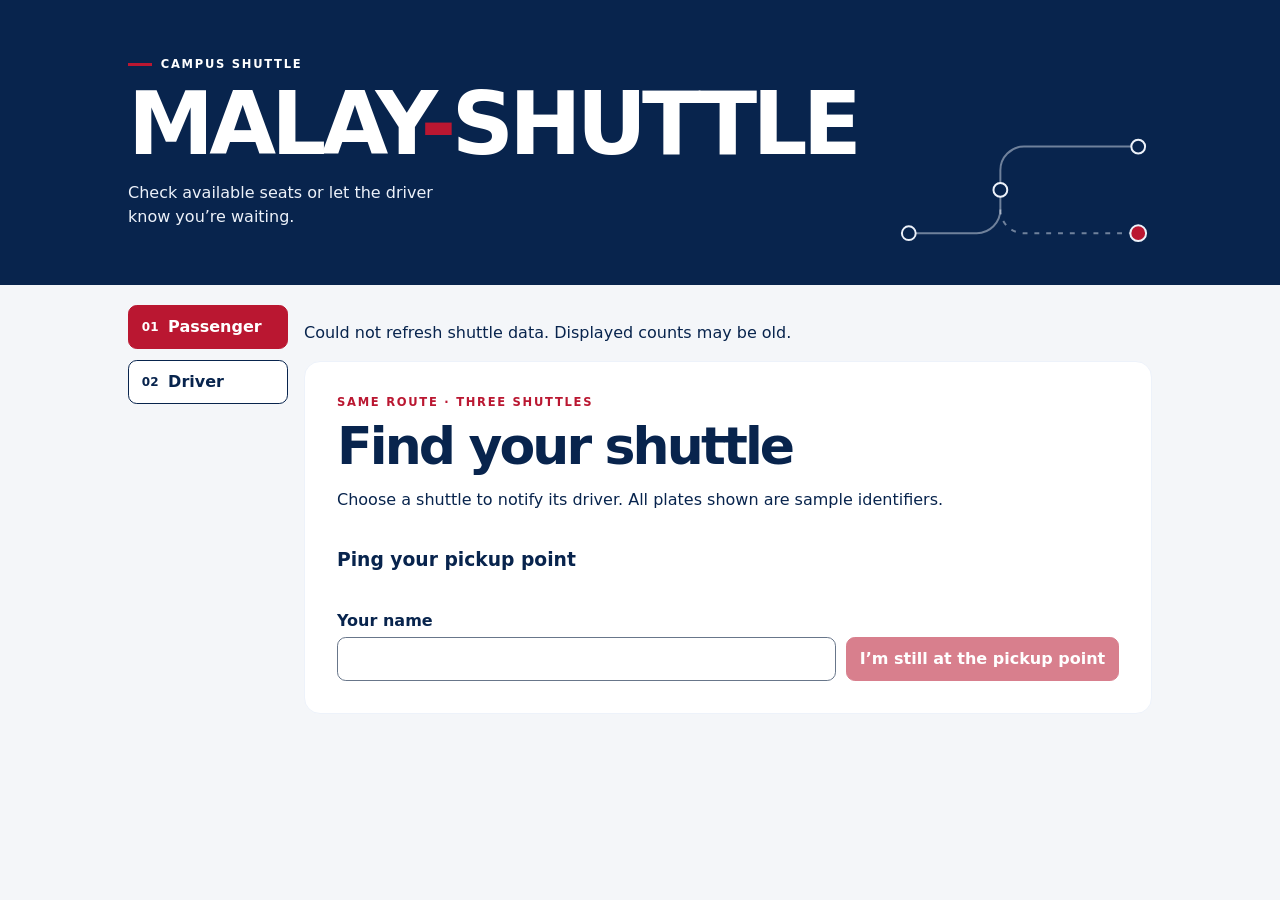
==== public/index.html @ 613e6570 "overhaul" ====
<!doctype html>
<html lang="en">
<head>
  <meta charset="utf-8">
  <meta name="viewport" content="width=device-width, initial-scale=1">
  <title>MALAY-SHUTTLE</title>
  <link rel="stylesheet" href="style.css">
  <script src="script.js" defer></script>
</head>
<body>
  <header class="masthead">
    <div class="masthead-inner">
      <p class="eyebrow masthead-label">Campus shuttle</p>
      <h1>MALAY<span>-</span>SHUTTLE</h1>
      <p class="masthead-copy">Check available seats or let the driver know you’re waiting.</p>
      <svg class="route-art" viewBox="0 0 260 145" fill="none" aria-hidden="true">
        <path class="route-line" d="M13 116h69a24 24 0 0 0 24-24V52a24 24 0 0 1 24-24h116"/>
        <path class="route-line route-branch" d="M106 92a24 24 0 0 0 24 24h116"/>
        <circle cx="13" cy="116" r="7"/>
        <circle cx="106" cy="72" r="7"/>
        <circle cx="246" cy="28" r="7"/>
        <circle class="route-end" cx="246" cy="116" r="8"/>
      </svg>
    </div>
  </header>
  <main class="workspace">
    <nav class="view-nav" aria-label="App panels">
      <button type="button" data-view="passenger" aria-controls="passenger" aria-pressed="true"><span aria-hidden="true">01</span> Passenger</button>
      <button type="button" data-view="driver-panel" aria-controls="driver-panel" aria-pressed="false"><span aria-hidden="true">02</span> Driver</button>
    </nav>
    <div class="panel-area">
      <div id="pickup-replies" role="status"></div>
      <p id="reply-connection" role="status"></p>
      <p id="connection" role="status"></p>
      <section id="passenger" aria-labelledby="passenger-heading">
        <p class="eyebrow section-label">Same route · Three shuttles</p>
        <h2 id="passenger-heading">Find your shuttle</h2>
        <p>Choose a shuttle to notify its driver. All plates shown are sample identifiers.</p>
        <div id="fleet" class="fleet" aria-label="Shuttles"></div>
        <h3>Ping your pickup point</h3>
        <p id="ping-target"></p>
        <nav id="stops" aria-label="Pickup locations"></nav>
        <form id="ping-form">
          <label>Your name <input id="name" autocomplete="name" maxlength="60" required></label>
          <button id="ping-button" disabled>I’m still at the pickup point</button>
        </form>
        <p id="ping-message" role="status"></p>
      </section>
      <section id="driver-panel" aria-labelledby="driver-heading" hidden>
        <p class="eyebrow section-label">Shuttle management</p>
        <h2 id="driver-heading">Driver panel</h2>
        <label>Manage shuttle <select id="driver-shuttle"></select></label>
        <p id="driver-plate"></p>
        <div class="counts">
          <p><strong id="taken">—</strong> Seats taken</p>
          <p><strong id="available">—</strong> Seats available</p>
        </div>
        <p id="seat-updated">Seat count last updated: —</p>
        <p id="trip-status" role="status"></p>
        <details id="driver">
          <summary>Driver controls</summary>
          <form id="unlock-form">
            <label>Code for this shuttle <input id="code" type="password" required autocomplete="off"></label>
            <button>Unlock shuttle</button>
            <button id="takeover" type="button">Take over</button>
            <button id="release" type="button">Release control</button>
          </form>
          <form id="seat-form">
            <label>Seats taken <input id="seat-input" type="number" min="0" max="15" step="1" required></label>
            <button>Update seats</button>
            <button id="start-trip" type="button">Start trip</button>
            <button id="seat-plus" type="button">Boarded +1</button>
            <button id="seat-minus" type="button">Left −1</button>
            <button id="end-trip" type="button">End trip</button>
          </form>
          <p id="driver-message" role="status"></p>
          <h3>Pickup alerts <span id="alert-count"></span></h3>
          <p id="alert-message" role="status">Enter the driver code to see waiting passengers.</p>
          <ul id="alerts"></ul>
          <h3>Recent actions</h3>
          <ol id="history"></ol>
          <p>Update controls only while the shuttle is safely stopped.</p>
        </details>
      </section>
    </div>
  </main>
</body>
</html>
---- public/style.css ----
:root {
  --navy: #08244d;
  --red: #ba1731;
  --page: #f4f6f9;
  --panel: #edf2fa;
  --muted: #68768a;
  --white: #fff;
}

* { box-sizing: border-box; }

body {
  margin: 0;
  background: var(--page);
  color: var(--navy);
  font: 1rem/1.5 system-ui, sans-serif;
}

.masthead { background: var(--navy); color: var(--white); }

.masthead-inner, main {
  width: min(100% - 2rem, 64rem);
  margin-inline: auto;
}

.masthead-inner {
  position: relative;
  isolation: isolate;
  padding-block: clamp(1.5rem, 5vw, 3.5rem);
}

.eyebrow {
  margin: 0 0 .5rem;
  font-size: .72rem;
  font-weight: 750;
  letter-spacing: .15em;
  text-transform: uppercase;
}

.masthead-label { display: flex; align-items: center; gap: .55rem; }

.masthead-label::before {
  content: "";
  width: 1.5rem;
  height: .2rem;
  background: var(--red);
}

h1, h2 { margin: 0; line-height: 1; letter-spacing: -.055em; }

h1 { font-size: clamp(1.9rem, 7vw, 5.4rem); }
h1 span { color: var(--red); }
.masthead-copy { margin: .85rem 0 0; max-width: 34ch; color: var(--panel); }

.route-art {
  position: absolute;
  z-index: -1;
  inset: auto 0 1.5rem auto;
  width: clamp(7rem, 20vw, 16rem);
  color: var(--panel);
}

.route-line { stroke: currentColor; stroke-width: 2; opacity: .45; }
.route-branch { stroke-dasharray: 5 7; }
.route-art circle { fill: var(--navy); stroke: currentColor; stroke-width: 2; }
.route-art .route-end { fill: var(--red); }

main { margin-block: 1.25rem 2.5rem; }

nav, form { display: flex; flex-wrap: wrap; gap: .65rem; }

.view-nav {
  display: grid;
  grid-template-columns: repeat(2, minmax(0, 1fr));
  border-bottom: 1px solid var(--panel);
  padding-bottom: .75rem;
}

.view-nav button {
  display: flex;
  align-items: center;
  gap: .6rem;
  justify-content: flex-start;
  text-align: left;
}

.view-nav span { font-size: .75rem; font-variant-numeric: tabular-nums; }

section {
  margin-top: .75rem;
  padding: clamp(1rem, 3vw, 2rem);
  background: var(--white);
  border: 1px solid var(--panel);
  border-radius: 1rem;
}

.section-label { color: var(--red); }
h2 { margin-bottom: 1rem; font-size: clamp(1.85rem, 4.5vw, 3.25rem); }

.counts {
  display: grid;
  grid-template-columns: repeat(2, minmax(0, 1fr));
  gap: clamp(.45rem, 2vw, 1rem);
}

.counts p {
  margin: 0;
  padding: clamp(.7rem, 2.5vw, 1.4rem);
  background: var(--panel);
  border-radius: .7rem;
  font-weight: 650;
}

.counts p:last-child { background: var(--navy); color: var(--white); }

.counts strong {
  display: block;
  margin-bottom: .3rem;
  font-size: clamp(2.8rem, 8vw, 5.25rem);
  font-weight: 750;
  font-variant-numeric: tabular-nums;
  letter-spacing: -.06em;
  line-height: 1;
}

#seat-updated { margin: .65rem 0 1rem; font-size: .85rem; }
[role="status"]:empty { margin: 0; }

button, input, select {
  min-height: 2.75rem;
  border: 1px solid var(--muted);
  border-radius: .55rem;
  padding: .55rem .8rem;
  font: inherit;
}

button {
  background: var(--navy);
  border-color: var(--navy);
  color: var(--white);
  font-weight: 650;
  cursor: pointer;
}

button[aria-pressed="false"], #end-trip { background: var(--white); color: var(--navy); }
button[aria-pressed="true"], #ping-button { background: var(--red); border-color: var(--red); }
button:hover:not(:disabled) { text-decoration: underline; text-underline-offset: .2em; }
button:disabled { opacity: .55; cursor: default; }

:where(button, input, select, summary):focus-visible {
  outline: 2px solid var(--red);
  outline-offset: 3px;
}

form { align-items: end; margin-top: 1rem; }
label { display: grid; gap: .25rem; min-width: 0; font-weight: 650; }
input, select { width: 100%; color: inherit; background: var(--white); }
#seat-input { max-width: 8rem; }

details {
  border: 1px solid var(--panel);
  border-radius: .7rem;
  padding: .65rem .85rem;
}

summary { padding-block: .25rem; cursor: pointer; font-weight: 750; }
li { margin-block: .5rem; overflow-wrap: anywhere; }
li button { margin-inline-start: .5rem; }

#pickup-replies p {
  margin: .75rem 0 0;
  padding: .75rem 1rem;
  border-inline-start: .25rem solid var(--red);
  background: var(--white);
}

#stops {
  display: grid;
  grid-template-columns: repeat(2, minmax(0, 1fr));
}

#stops button { text-align: left; }
#ping-form label { flex: 1 1 13rem; }

.workspace { display: grid; grid-template-columns: 10rem minmax(0, 1fr); gap: 1rem; align-items: start; }
.panel-area { min-width: 0; }
.workspace .view-nav { grid-template-columns: 1fr; border: 0; position: sticky; top: 1rem; }
.panel-area section { margin-top: 0; }
.fleet { display: grid; grid-template-columns: repeat(3, minmax(0, 1fr)); gap: .65rem; }
.shuttle-card { display: grid; gap: .4rem; text-align: left; min-width: 0; padding: 1rem .75rem; }
.shuttle-card span, .shuttle-card small { font-size: .75rem; font-weight: 500; }
.shuttle-card strong { font-size: 1.1rem; }
.shuttle-card b { font-size: 1.3rem; }
.shuttle-card[aria-pressed="true"] { background: var(--navy); border-color: var(--red); box-shadow: inset 0 3px var(--red); }
#driver-shuttle { max-width: 22rem; }

@media (max-width: 48rem) {
  .workspace { grid-template-columns: 1fr; }
  .workspace .view-nav { grid-template-columns: repeat(2, minmax(0, 1fr)); position: static; }
}

@media (max-width: 36rem) {
  .fleet { grid-template-columns: 1fr; }
}

@media (prefers-reduced-motion: no-preference) {
  .masthead h1, .masthead-copy { animation: enter .36s ease-out both; }
  .masthead-copy { animation-delay: .07s; }
  .route-art { animation: enter .45s .1s ease-out both; }
  .panel-area > section:not([hidden]) { animation: enter .24s ease-out both; }
  #driver[open] > :not(summary) { animation: enter .24s ease-out both; }
  button { transition: background-color .16s ease, border-color .16s ease, translate .16s ease; }
  button:active:not(:disabled) { translate: 0 1px; }
}

@media (hover: hover) and (prefers-reduced-motion: no-preference) {
  button:hover:not(:disabled):not(:active) { translate: 0 -1px; }
}

@keyframes enter {
  from { opacity: 0; transform: translateY(5px); }
  to { opacity: 1; transform: translateY(0); }
}

@media (max-width: 36rem) {
  .route-art { display: none; }
}

@media (max-width: 26rem) {
  .view-nav span { display: none; }
  #stops { grid-template-columns: 1fr; }
  #ping-form button { width: 100%; }
}
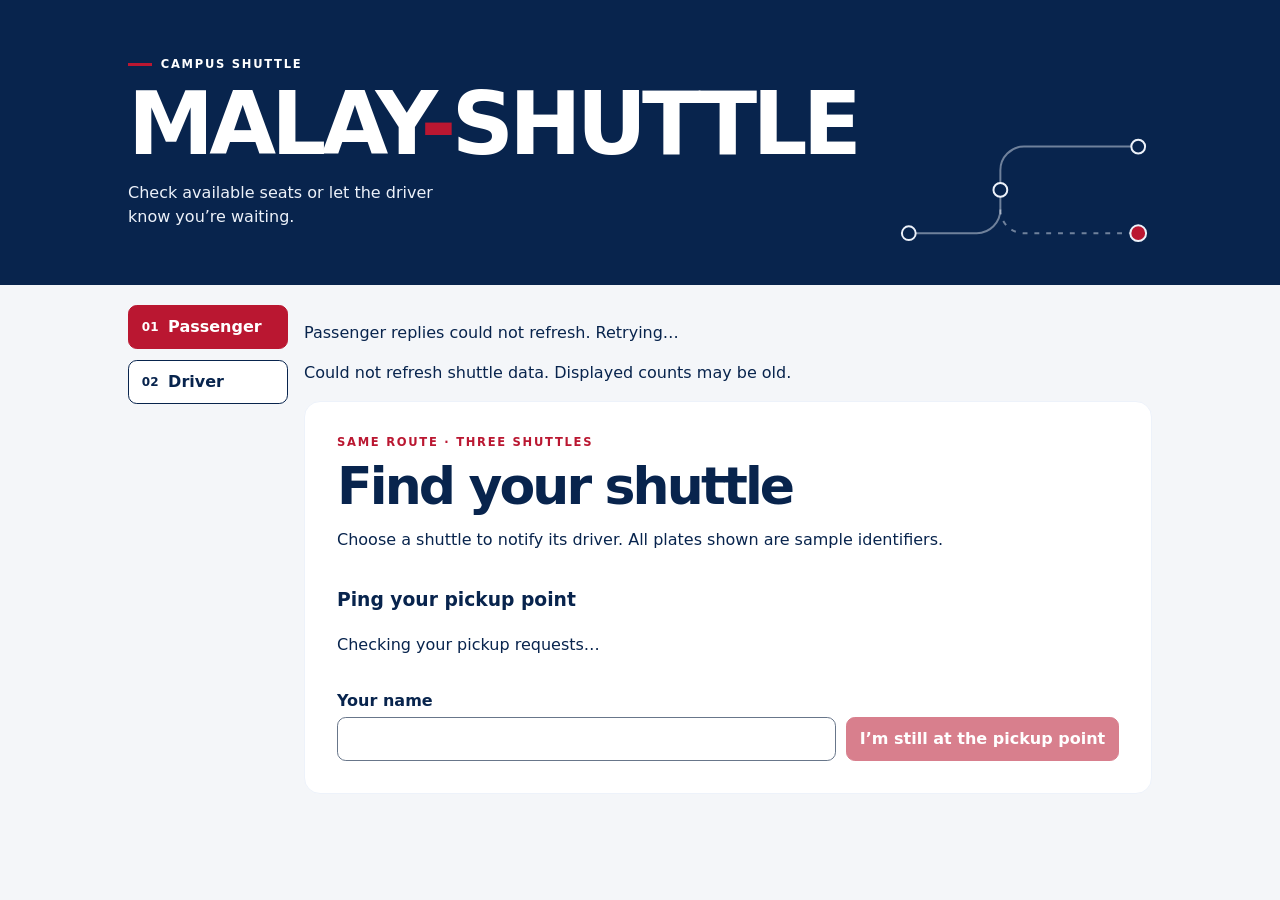
==== commit 82d8afaa: "passenger side!" ====
--- a/public/index.html
+++ b/public/index.html
@@ -39,6 +39,12 @@
         <div id="fleet" class="fleet" aria-label="Shuttles"></div>
         <h3>Ping your pickup point</h3>
         <p id="ping-target"></p>
+        <div id="active-ping" hidden>
+          <p id="active-ping-description" role="status"></p>
+          <button id="confirm-ping" type="button">Still waiting</button>
+          <button id="cancel-ping" type="button">Cancel request</button>
+        </div>
+        <p id="passenger-status"></p>
         <nav id="stops" aria-label="Pickup locations"></nav>
         <form id="ping-form">
           <label>Your name <input id="name" autocomplete="name" maxlength="60" required></label>
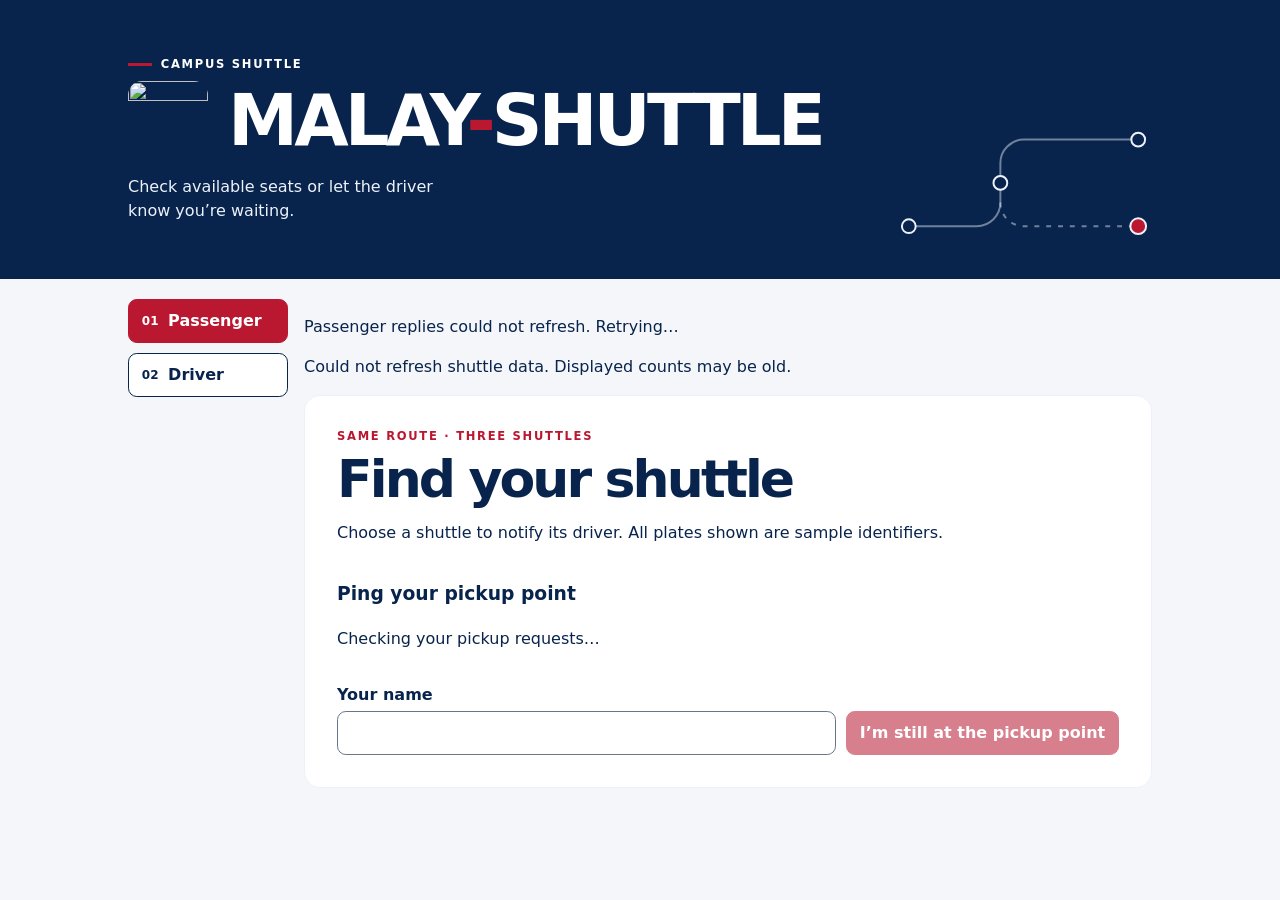
==== commit 3b3571b8: "logo" ====
--- a/public/index.html
+++ b/public/index.html
@@ -4,6 +4,7 @@
   <meta charset="utf-8">
   <meta name="viewport" content="width=device-width, initial-scale=1">
   <title>MALAY-SHUTTLE</title>
+  <link rel="icon" type="image/png" href="/logo.png">
   <link rel="stylesheet" href="style.css">
   <script src="script.js" defer></script>
 </head>
@@ -11,7 +12,10 @@
   <header class="masthead">
     <div class="masthead-inner">
       <p class="eyebrow masthead-label">Campus shuttle</p>
-      <h1>MALAY<span>-</span>SHUTTLE</h1>
+      <div class="brand">
+        <img class="brand-logo" src="/logo.png" width="80" height="80" alt="">
+        <h1>MALAY<span>-</span>SHUTTLE</h1>
+      </div>
       <p class="masthead-copy">Check available seats or let the driver know you’re waiting.</p>
       <svg class="route-art" viewBox="0 0 260 145" fill="none" aria-hidden="true">
         <path class="route-line" d="M13 116h69a24 24 0 0 0 24-24V52a24 24 0 0 1 24-24h116"/>
--- a/public/style.css
+++ b/public/style.css
@@ -50,6 +50,9 @@
 
 h1 { font-size: clamp(1.9rem, 7vw, 5.4rem); }
 h1 span { color: var(--red); }
+.brand { display: flex; align-items: center; gap: clamp(.6rem, 2vw, 1.25rem); }
+.brand h1 { font-size: clamp(1.25rem, 5.5vw, 4.6rem); }
+.brand-logo { width: clamp(2.75rem, 6.5vw, 5rem); height: auto; flex: none; border-radius: 18%; }
 .masthead-copy { margin: .85rem 0 0; max-width: 34ch; color: var(--panel); }
 
 .route-art {
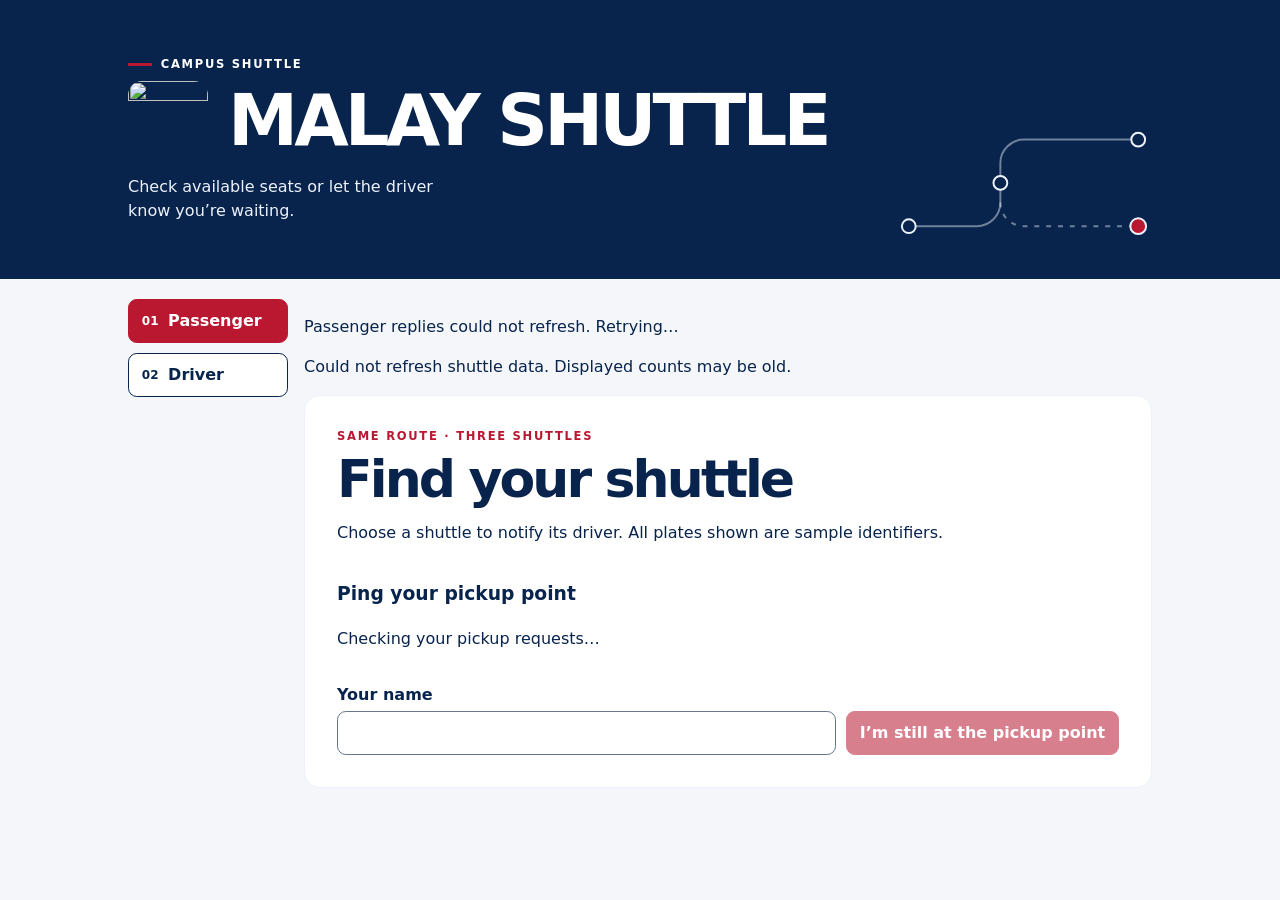
==== commit c9160698: "secret" ====
--- a/public/index.html
+++ b/public/index.html
@@ -14,7 +14,7 @@
       <p class="eyebrow masthead-label">Campus shuttle</p>
       <div class="brand">
         <img class="brand-logo" src="/logo.png" width="80" height="80" alt="">
-        <h1>MALAY<span>-</span>SHUTTLE</h1>
+        <h1>MALAY SHUTTLE</h1>
       </div>
       <p class="masthead-copy">Check available seats or let the driver know you’re waiting.</p>
       <svg class="route-art" viewBox="0 0 260 145" fill="none" aria-hidden="true">
--- a/public/style.css
+++ b/public/style.css
@@ -49,7 +49,6 @@
 h1, h2 { margin: 0; line-height: 1; letter-spacing: -.055em; }
 
 h1 { font-size: clamp(1.9rem, 7vw, 5.4rem); }
-h1 span { color: var(--red); }
 .brand { display: flex; align-items: center; gap: clamp(.6rem, 2vw, 1.25rem); }
 .brand h1 { font-size: clamp(1.25rem, 5.5vw, 4.6rem); }
 .brand-logo { width: clamp(2.75rem, 6.5vw, 5rem); height: auto; flex: none; border-radius: 18%; }
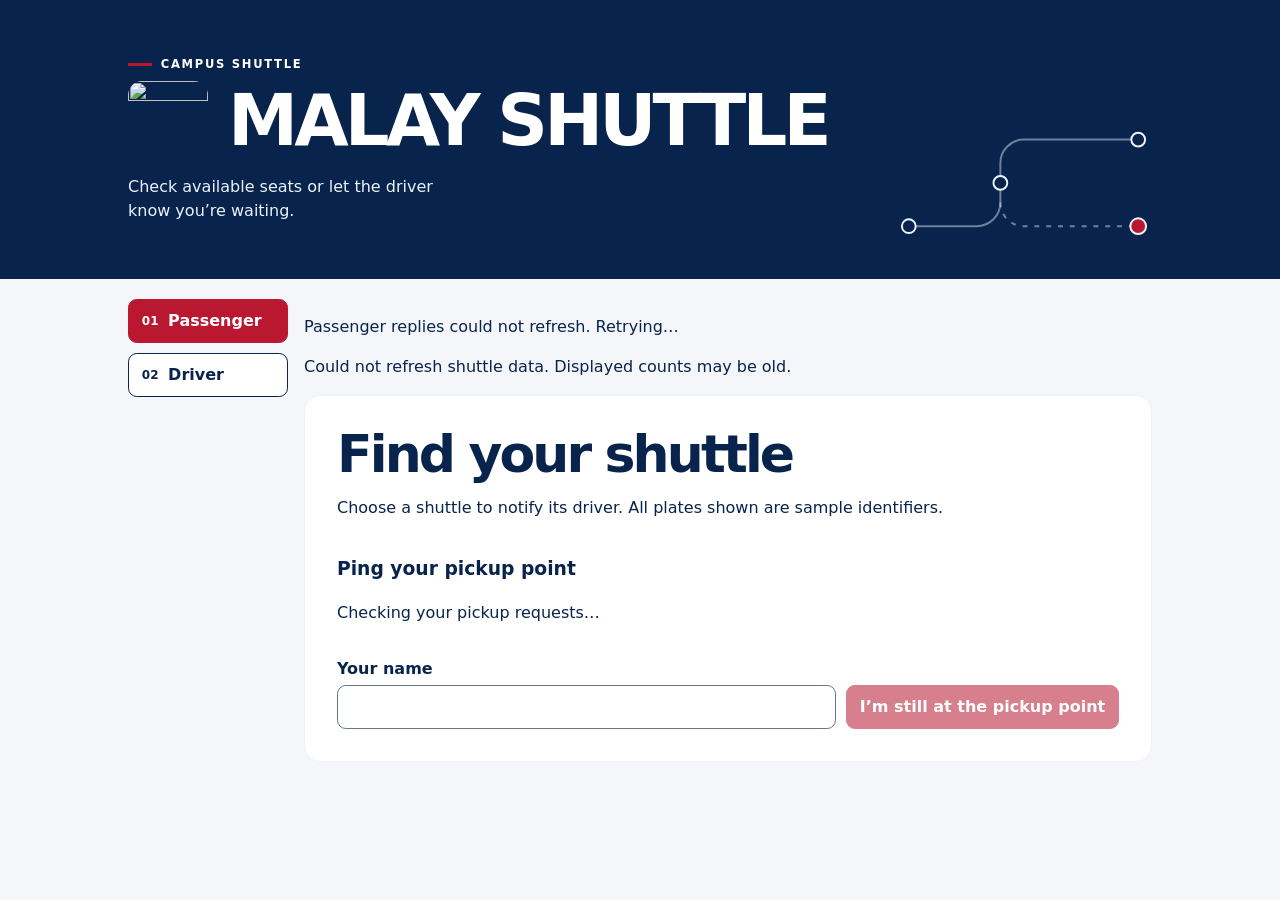
==== commit c607ef98: "a" ====
--- a/public/index.html
+++ b/public/index.html
@@ -37,7 +37,6 @@
       <p id="reply-connection" role="status"></p>
       <p id="connection" role="status"></p>
       <section id="passenger" aria-labelledby="passenger-heading">
-        <p class="eyebrow section-label">Same route · Three shuttles</p>
         <h2 id="passenger-heading">Find your shuttle</h2>
         <p>Choose a shuttle to notify its driver. All plates shown are sample identifiers.</p>
         <div id="fleet" class="fleet" aria-label="Shuttles"></div>
@@ -65,7 +64,6 @@
           <p><strong id="taken">—</strong> Seats taken</p>
           <p><strong id="available">—</strong> Seats available</p>
         </div>
-        <p id="seat-updated">Seat count last updated: —</p>
         <p id="trip-status" role="status"></p>
         <details id="driver">
           <summary>Driver controls</summary>
--- a/public/style.css
+++ b/public/style.css
@@ -48,7 +48,6 @@
 
 h1, h2 { margin: 0; line-height: 1; letter-spacing: -.055em; }
 
-h1 { font-size: clamp(1.9rem, 7vw, 5.4rem); }
 .brand { display: flex; align-items: center; gap: clamp(.6rem, 2vw, 1.25rem); }
 .brand h1 { font-size: clamp(1.25rem, 5.5vw, 4.6rem); }
 .brand-logo { width: clamp(2.75rem, 6.5vw, 5rem); height: auto; flex: none; border-radius: 18%; }
@@ -73,8 +72,6 @@
 
 .view-nav {
   display: grid;
-  grid-template-columns: repeat(2, minmax(0, 1fr));
-  border-bottom: 1px solid var(--panel);
   padding-bottom: .75rem;
 }
 
@@ -89,7 +86,6 @@
 .view-nav span { font-size: .75rem; font-variant-numeric: tabular-nums; }
 
 section {
-  margin-top: .75rem;
   padding: clamp(1rem, 3vw, 2rem);
   background: var(--white);
   border: 1px solid var(--panel);
@@ -125,7 +121,6 @@
   line-height: 1;
 }
 
-#seat-updated { margin: .65rem 0 1rem; font-size: .85rem; }
 [role="status"]:empty { margin: 0; }
 
 button, input, select {
@@ -187,10 +182,9 @@
 .workspace { display: grid; grid-template-columns: 10rem minmax(0, 1fr); gap: 1rem; align-items: start; }
 .panel-area { min-width: 0; }
 .workspace .view-nav { grid-template-columns: 1fr; border: 0; position: sticky; top: 1rem; }
-.panel-area section { margin-top: 0; }
 .fleet { display: grid; grid-template-columns: repeat(3, minmax(0, 1fr)); gap: .65rem; }
 .shuttle-card { display: grid; gap: .4rem; text-align: left; min-width: 0; padding: 1rem .75rem; }
-.shuttle-card span, .shuttle-card small { font-size: .75rem; font-weight: 500; }
+.shuttle-card span { font-size: .75rem; font-weight: 500; }
 .shuttle-card strong { font-size: 1.1rem; }
 .shuttle-card b { font-size: 1.3rem; }
 .shuttle-card[aria-pressed="true"] { background: var(--navy); border-color: var(--red); box-shadow: inset 0 3px var(--red); }
@@ -203,6 +197,7 @@
 
 @media (max-width: 36rem) {
   .fleet { grid-template-columns: 1fr; }
+  .route-art { display: none; }
 }
 
 @media (prefers-reduced-motion: no-preference) {
@@ -224,10 +219,6 @@
   to { opacity: 1; transform: translateY(0); }
 }
 
-@media (max-width: 36rem) {
-  .route-art { display: none; }
-}
-
 @media (max-width: 26rem) {
   .view-nav span { display: none; }
   #stops { grid-template-columns: 1fr; }
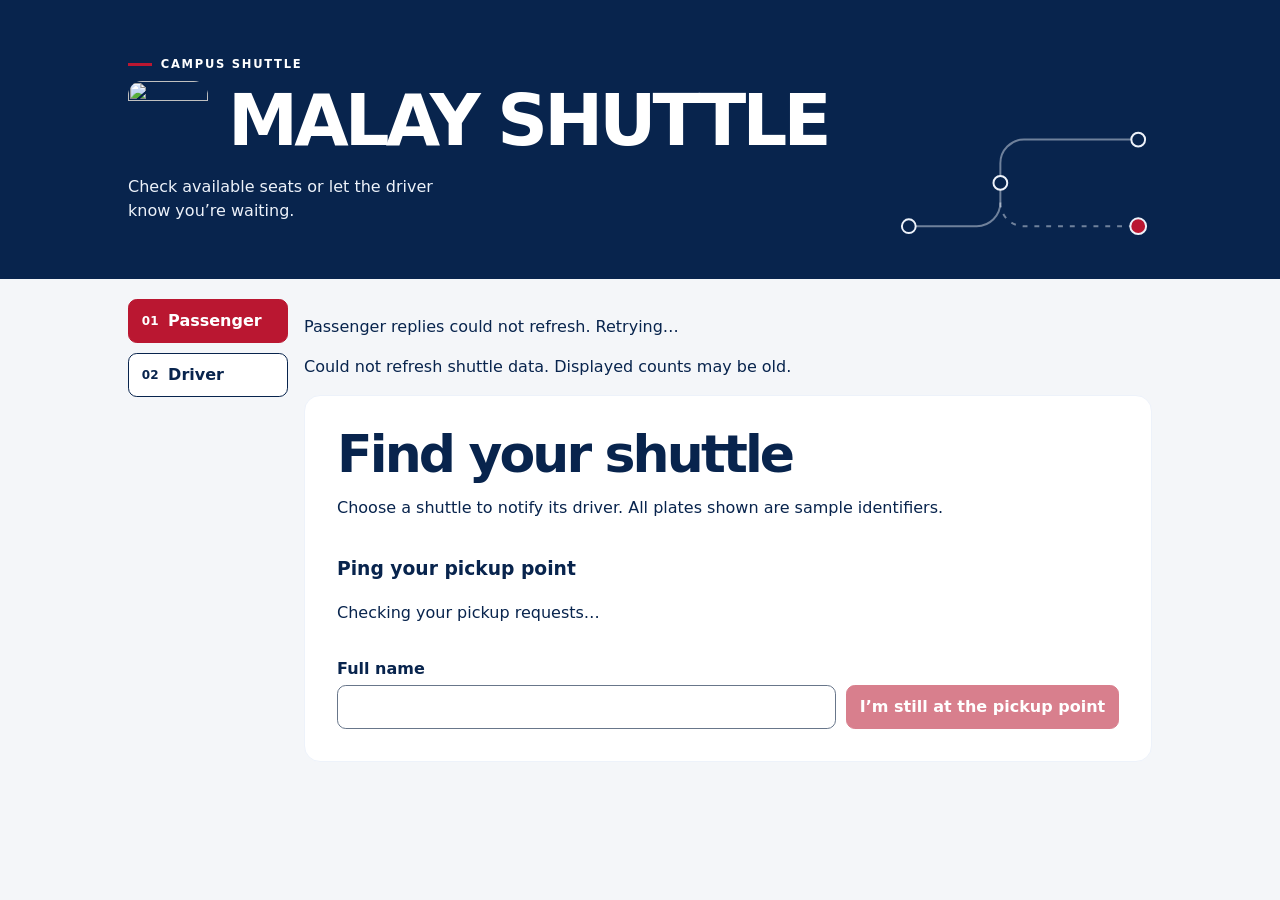
==== commit 60b152e6: "a" ====
--- a/public/index.html
+++ b/public/index.html
@@ -50,7 +50,7 @@
         <p id="passenger-status"></p>
         <nav id="stops" aria-label="Pickup locations"></nav>
         <form id="ping-form">
-          <label>Your name <input id="name" autocomplete="name" maxlength="60" required></label>
+          <label>Full name <input id="name" autocomplete="name" maxlength="60" pattern=".*\p{L}.*\s+.*\p{L}.*" title="Enter at least two parts of your full name." required></label>
           <button id="ping-button" disabled>I’m still at the pickup point</button>
         </form>
         <p id="ping-message" role="status"></p>
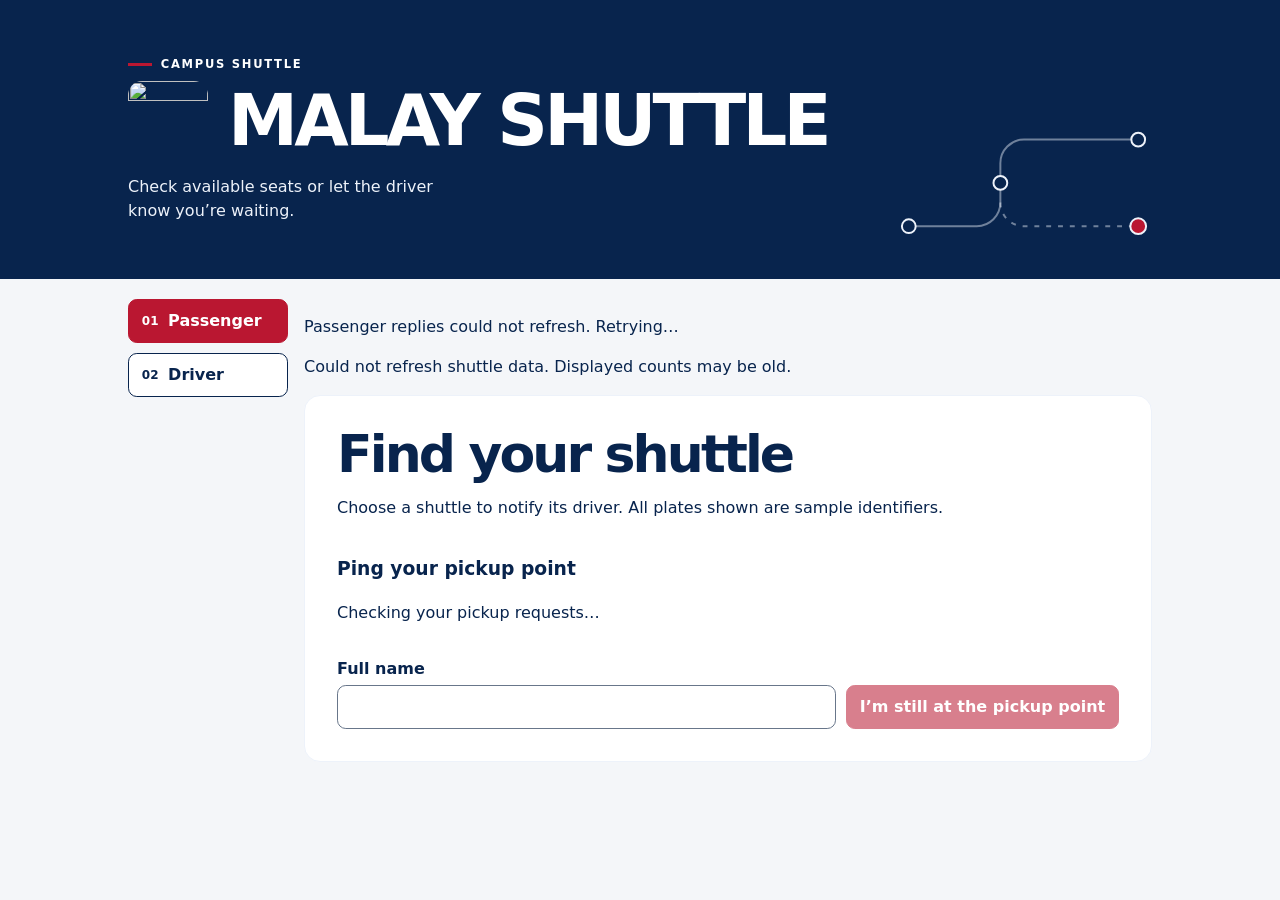
==== commit cf6b2b0a: "a" ====
--- a/public/index.html
+++ b/public/index.html
@@ -74,7 +74,7 @@
             <button id="release" type="button">Release control</button>
           </form>
           <form id="seat-form">
-            <label>Seats taken <input id="seat-input" type="number" min="0" max="15" step="1" required></label>
+            <label>Seats taken <input id="seat-input" type="number" min="0" max="15" step="1" value="0" required></label>
             <button>Update seats</button>
             <button id="start-trip" type="button">Start trip</button>
             <button id="seat-plus" type="button">Boarded +1</button>
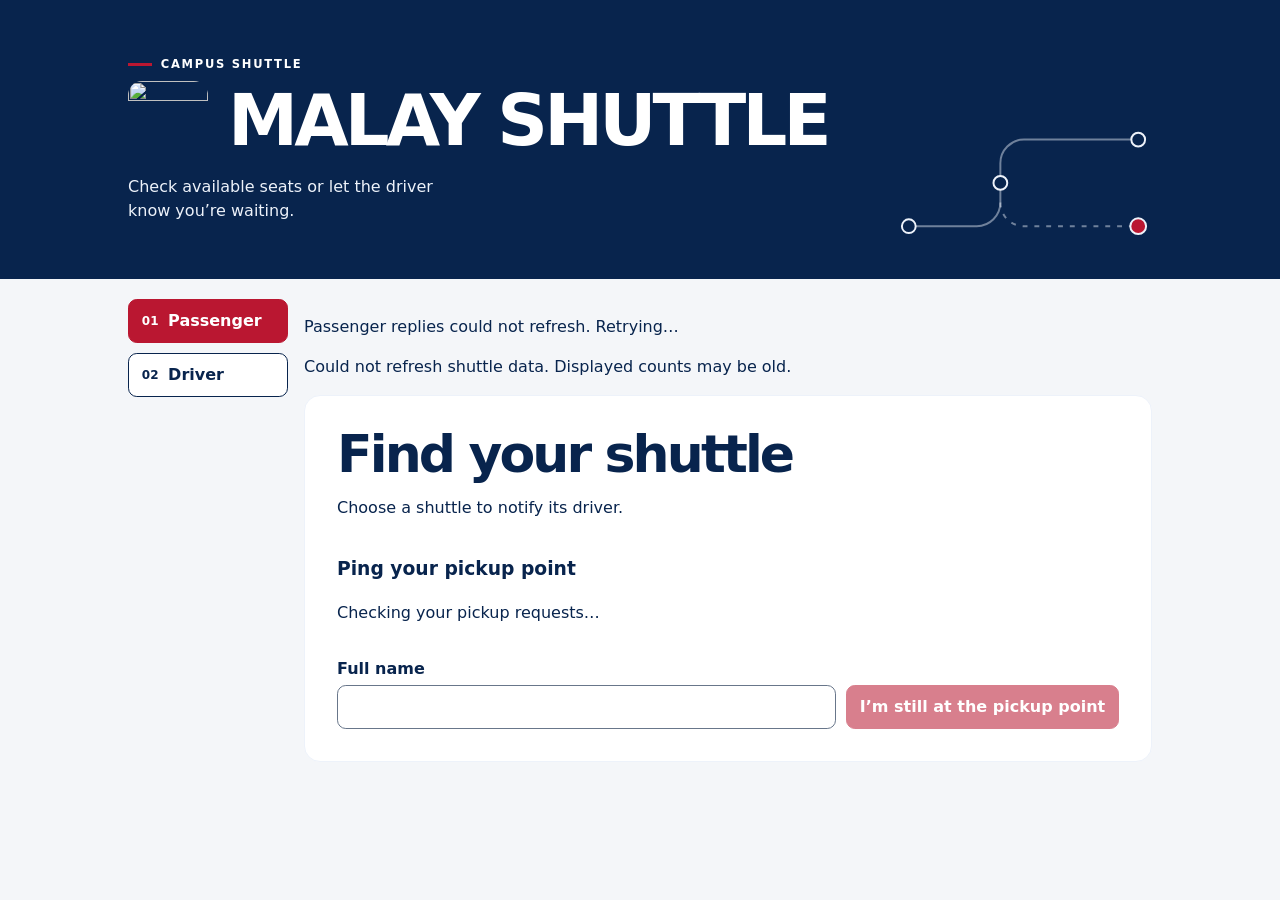
==== commit 6120fd0f: "a" ====
--- a/public/index.html
+++ b/public/index.html
@@ -38,8 +38,12 @@
       <p id="connection" role="status"></p>
       <section id="passenger" aria-labelledby="passenger-heading">
         <h2 id="passenger-heading">Find your shuttle</h2>
-        <p>Choose a shuttle to notify its driver. All plates shown are sample identifiers.</p>
+        <p>Choose a shuttle to notify its driver.</p>
         <div id="fleet" class="fleet" aria-label="Shuttles"></div>
+        <div id="full-shuttle" hidden>
+          <p id="full-shuttle-message" role="status"></p>
+          <nav id="shuttle-alternatives" aria-label="Shuttles with available seats"></nav>
+        </div>
         <h3>Ping your pickup point</h3>
         <p id="ping-target"></p>
         <div id="active-ping" hidden>
@@ -65,6 +69,7 @@
           <p><strong id="available">—</strong> Seats available</p>
         </div>
         <p id="trip-status" role="status"></p>
+        <p id="driver-last-pickup"></p>
         <details id="driver">
           <summary>Driver controls</summary>
           <form id="unlock-form">
